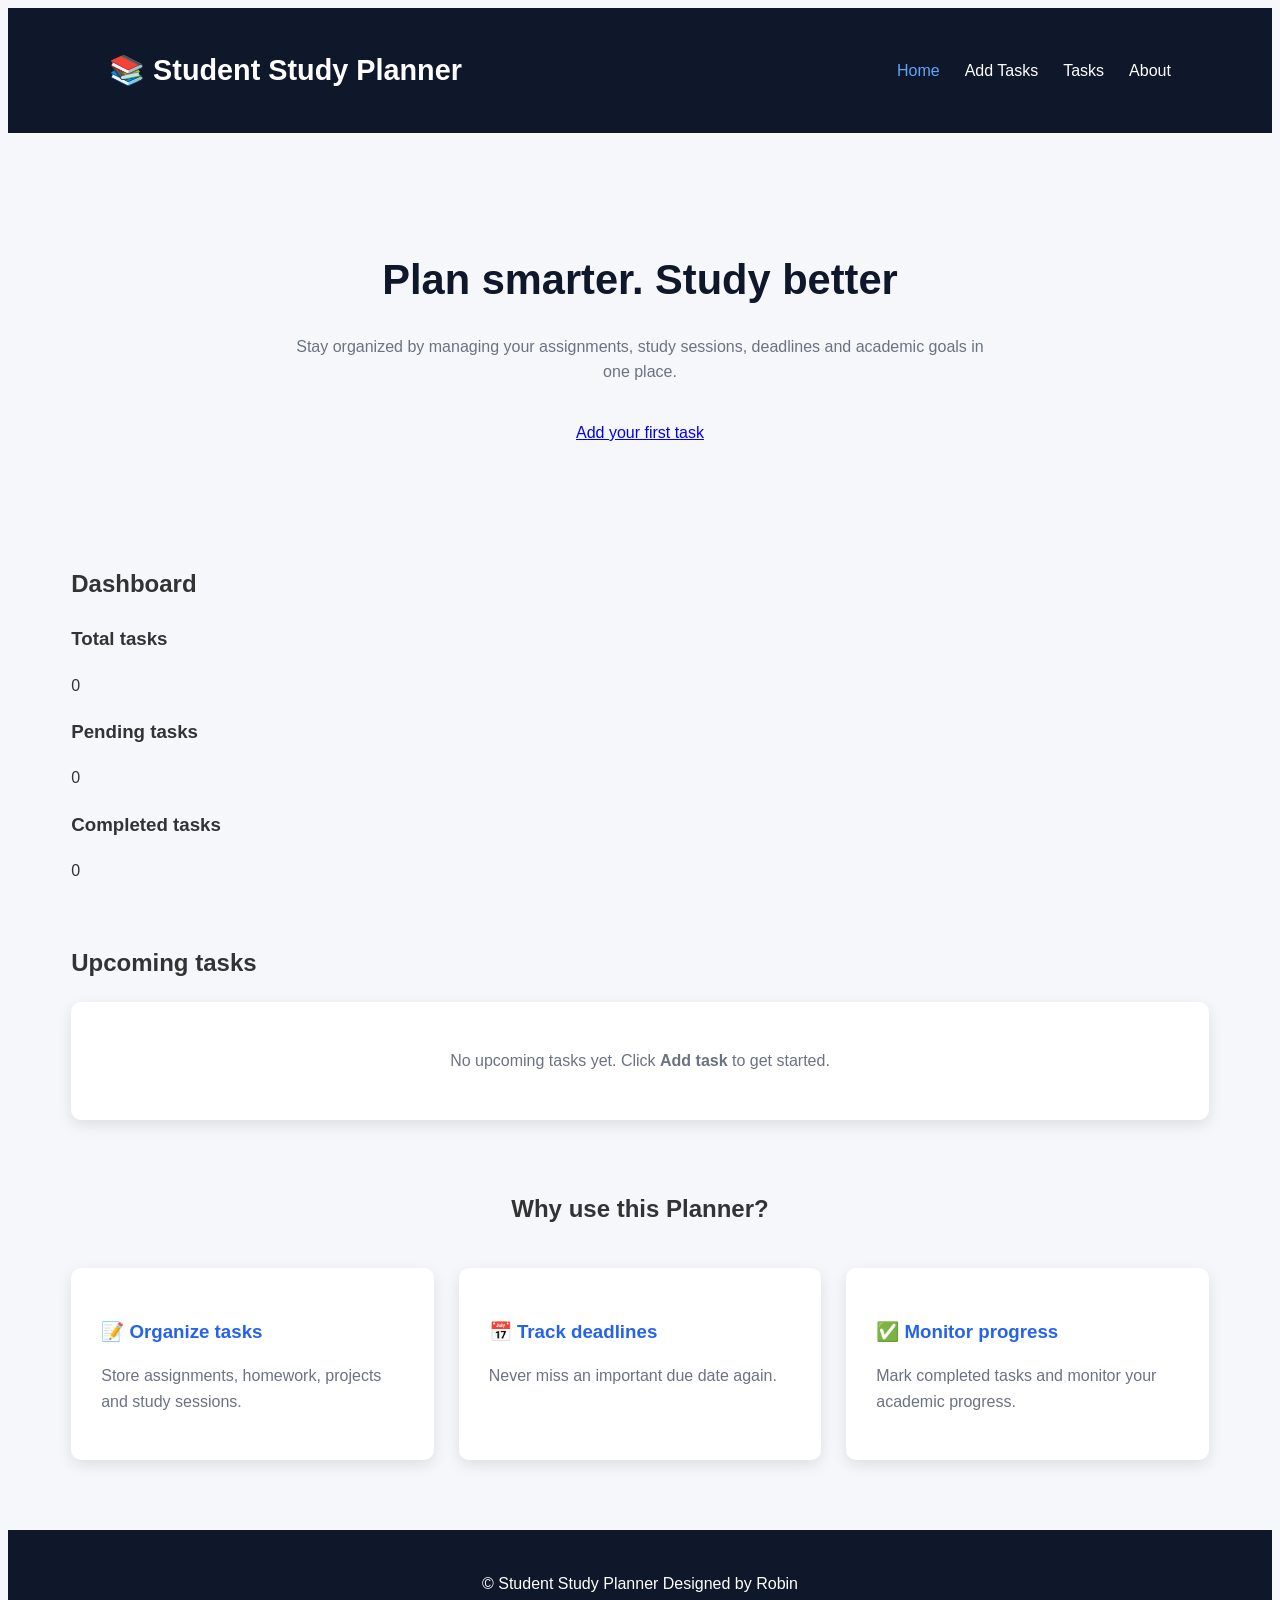
==== index.html @ da9f68d7 "Move index.html to root folder" ====
<!DOCTYPE html>
<html lang="en">
<head>
    <meta charset="UTF-8">
    <meta name="viewport" content="width=device-width, initial-scale=1.0">
    <link rel="stylesheet" href="/css/styles.css">
    <title>Study Planner</title>
</head>
<body>
    <!--Header-->
    <header>

        <div class="logo">
            <h1>📚 Student Study Planner</h1>
        </div>

        <nav>
            <ul>
                <li><a href="index.html" class="active">Home</a></li>
                <li><a href="add-task.html">Add Tasks</a></li>
                <li><a href="tasks.html">Tasks</a></li>
                <li><a href="about.html">About</a></li>
            </ul>
        </nav>
    </header>

    <!--Main-->

    <main>
        <!--hero section-->
        <section class="hero">
            <h2>Plan smarter. Study better</h2>

            <p>
                Stay organized by managing your assignments, study sessions, deadlines and academic goals in one place.
            </p>

            <a href="add-task.html" class="btn">
                Add your first task
            </a>
        </section>

        <!--Dashboard statistics-->
        <section class="dashboard">
            <h2>Dashboard</h2>

            <div class="stats-container">

                <article class="card">
                    <h3>Total tasks</h3>
                    <p id="totalTasks">0</p>
                </article>

                <article class="card">
                    <h3>Pending tasks</h3>
                    <p id="pendingTasks">0</p>
                </article>

                <article class="card">
                    <h3>Completed tasks</h3>
                    <p id="completedTasks">0</p>
                </article>

            </div>

        </section>

        <!--Upcoming tasks-->
        <section class="upcoming">

            <h2>Upcoming tasks</h2>

            <div id="upcomingTasks">

                <p class="empty-message">
                    No upcoming tasks yet.
                    Click <strong>Add task</strong> to get started.
                </p>

            </div>

        </section>

        <!--Features-->
        <section class="features">
            
            <h2>Why use this Planner?</h2>

            <div class="feature-grid">

                <article class="feature-card">
                    <h3>📝 Organize tasks</h3>
                    <p>
                        Store assignments, homework, projects and study sessions.
                    </p>
                </article>

                <article class="feature-card">
                    <h3>📅 Track deadlines</h3>
                    <p>
                        Never miss an important due date again.
                    </p>
                </article>

                <article class="feature-card">
                    <h3>✅ Monitor progress</h3>
                    <p>
                        Mark completed tasks and monitor your academic progress.
                    </p>
                </article>
            </div>

        </section>
    </main>

    <!--Footer-->

    <footer>

        <p>
            &copy;<span id="year"></span>
            Student Study Planner
            Designed by Robin
        </p>

    </footer>

</body>
</html>
---- css/styles.css ----
body{
    font-family: 'Poppins',sans-serif;
    background: #f5f7fb;
    color: #333333;
    line-height: 1.6;
}
header{
    background: #0f172a;
    color: white;
    display: flex;
    justify-content: space-between;
    align-items: center;
    padding: 20px 8%;
    flex-wrap: wrap;
}
.logo h1{
    font-size: 1.8rem;
}
nav ul{
    display: flex;
    list-style: none;
    gap: 25px;
}
nav a{
    color: white;
    text-decoration: none;
    font-weight: 500;
    transition: .3s;
}
nav a:hover,nav a.active{
    color: #60a5fa;
}

/*hero section*/

.hero{
    text-align: center;
    padding: 80px 10%;
}
.hero h2{
    font-size: 2.6rem;
    color: #0f172a;
    margin-bottom: 20px;
}
.hero p{
    max-width: 700px;
    margin: auto;
    color: #6b7280;
    margin-bottom: 35px;
}
/*Dashboard*/
.dashboard{
    width: 90%;
    margin: 40px auto;
}
.dashboard h2{
    margin-bottom: 20px;
}
/*Upcoming*/
.upcoming{
    width: 90%;
    margin: 60px auto;
}
.upcoming h2{
    margin-bottom: 20px;
}
#upcomingTasks{
    background: white;
    border-radius: 10px;
    box-shadow: 0 5px 15px rgba(0,0,0,.1);
    padding: 30px;
}
.empty-message{
    text-align: center;
    color: #6b7280;
}
/*Features*/
.features{
    width: 90%;
    margin: 70px auto;
}
.features h2{
    text-align: center;
    margin-bottom: 40px;
}
.feature-grid{
    display: grid;
    grid-template-columns:repeat(auto-fit,minmax(250px,1fr));
    gap: 25px;
}
.feature-card{
    background: white;
    padding: 30px;
    border-radius: 10px;
    box-shadow: 0 5px 15px rgba(0,0,0,.1);
    transition:.3s;
}
.feature-card:hover{
    transform: translateY(-8px);
}
.feature-card h3{
    margin-bottom: 15px;
    color: #2563eb;
}
.feature-card p{
    color: #6b7280;;
}
/*footer*/
footer{
    margin-top: 70px;
    background: #0f172a;
    color: white;
    text-align: center;
    padding: 25px;
}
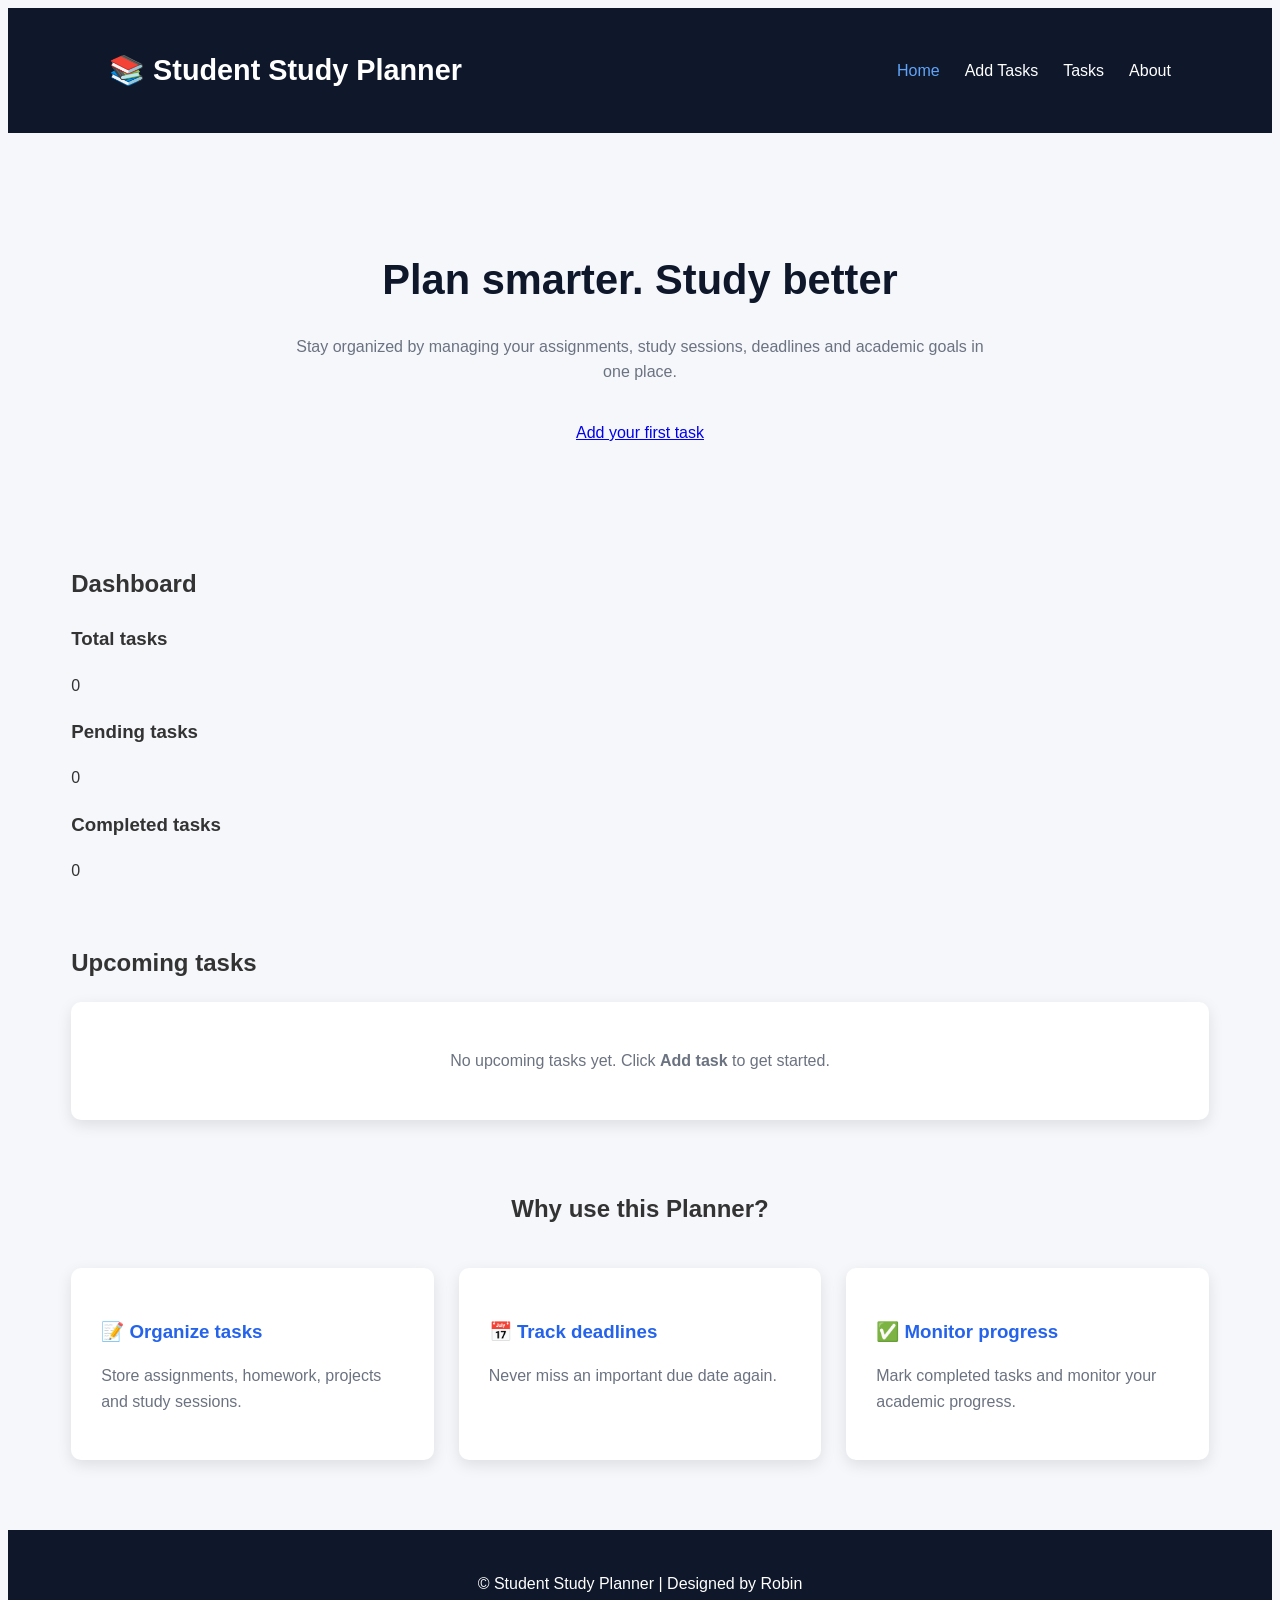
==== commit 62b69b6e: "Link add-task.html to addTask.js" ====
--- a/index.html
+++ b/index.html
@@ -3,7 +3,7 @@
 <head>
     <meta charset="UTF-8">
     <meta name="viewport" content="width=device-width, initial-scale=1.0">
-    <link rel="stylesheet" href="/css/styles.css">
+    <link rel="stylesheet" href="css/styles.css">
     <title>Study Planner</title>
 </head>
 <body>
@@ -119,7 +119,7 @@
 
         <p>
             &copy;<span id="year"></span>
-            Student Study Planner
+            Student Study Planner |
             Designed by Robin
         </p>
 
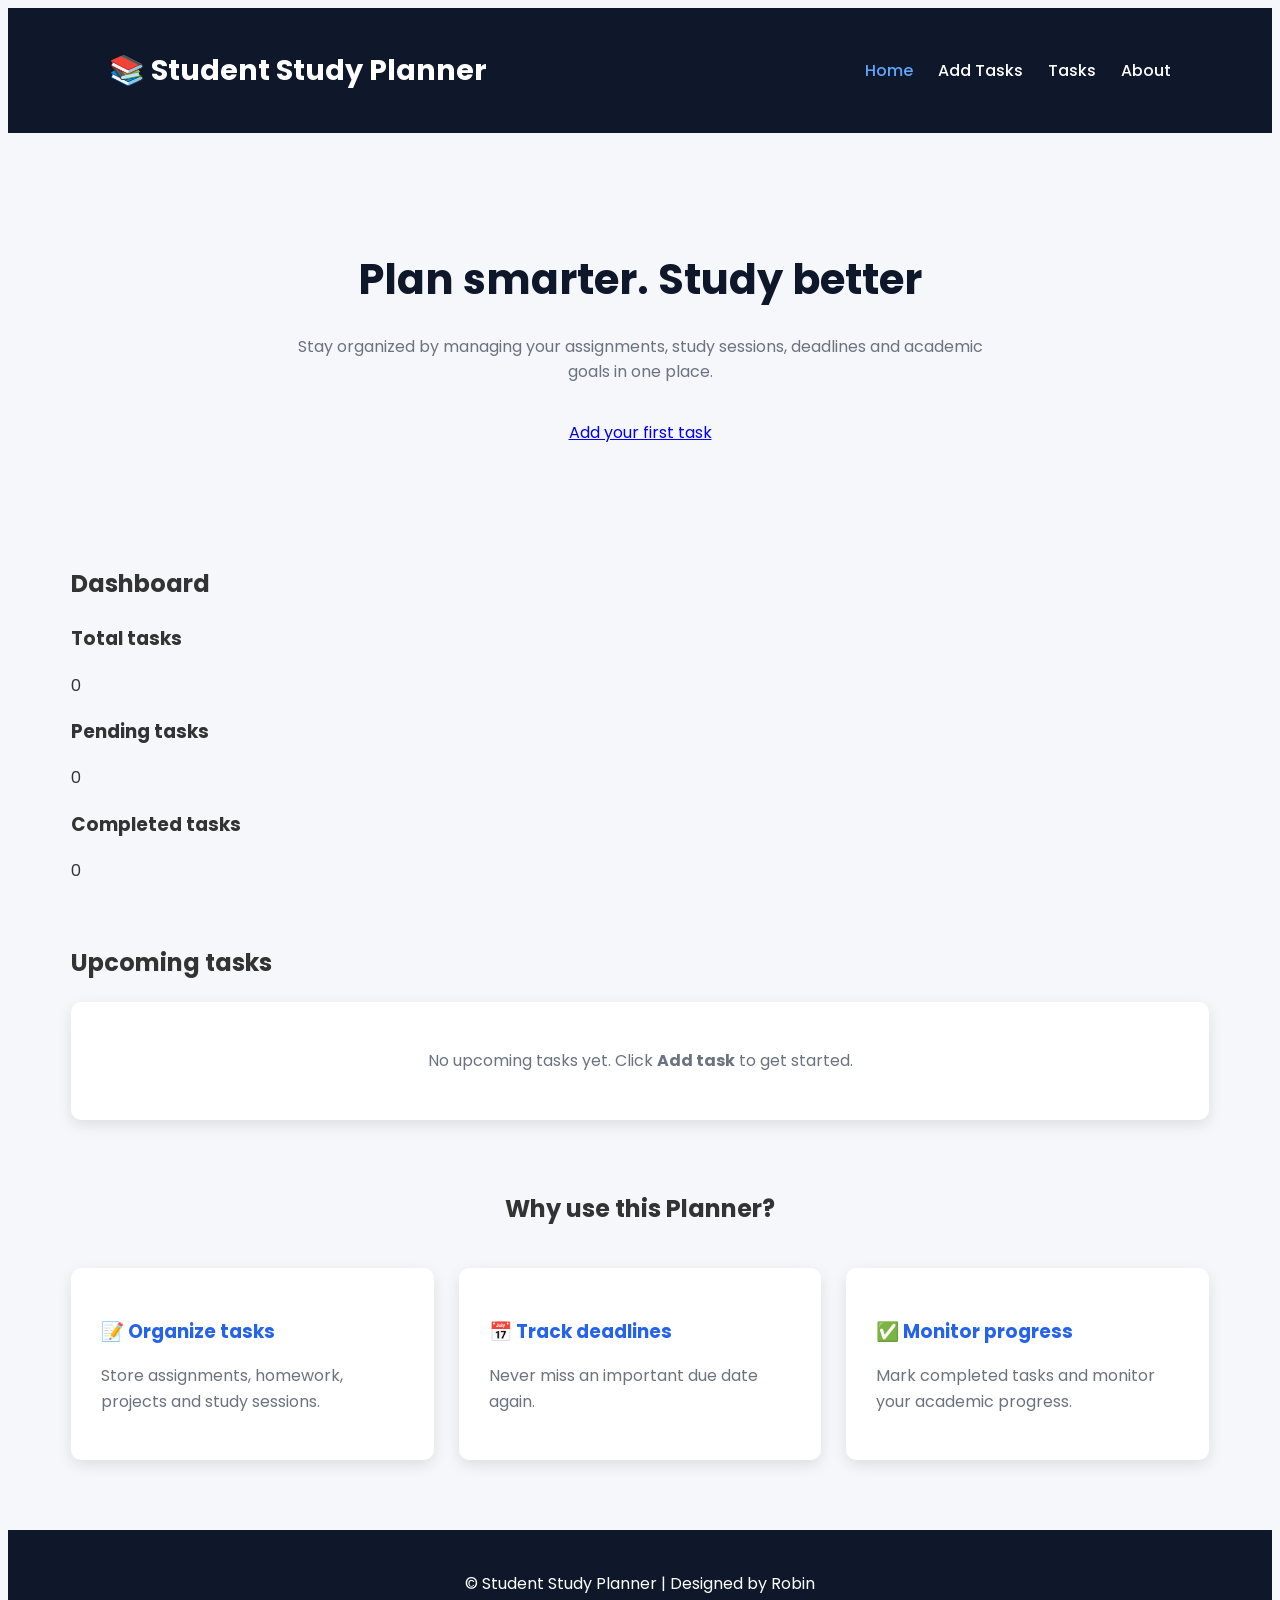
==== commit 0be2d3e0: "Add google fonts" ====
--- a/index.html
+++ b/index.html
@@ -5,6 +5,12 @@
     <meta name="viewport" content="width=device-width, initial-scale=1.0">
     <link rel="stylesheet" href="css/styles.css">
     <title>Study Planner</title>
+
+    <!-- Google Fonts -->
+    <link rel="preconnect" href="https://fonts.googleapis.com">
+    <link rel="preconnect" href="https://fonts.gstatic.com" crossorigin>
+    <link href="https://fonts.googleapis.com/css2?family=Poppins:wght@300;400;500;600;700&display=swap" rel="stylesheet">
+    
 </head>
 <body>
     <!--Header-->
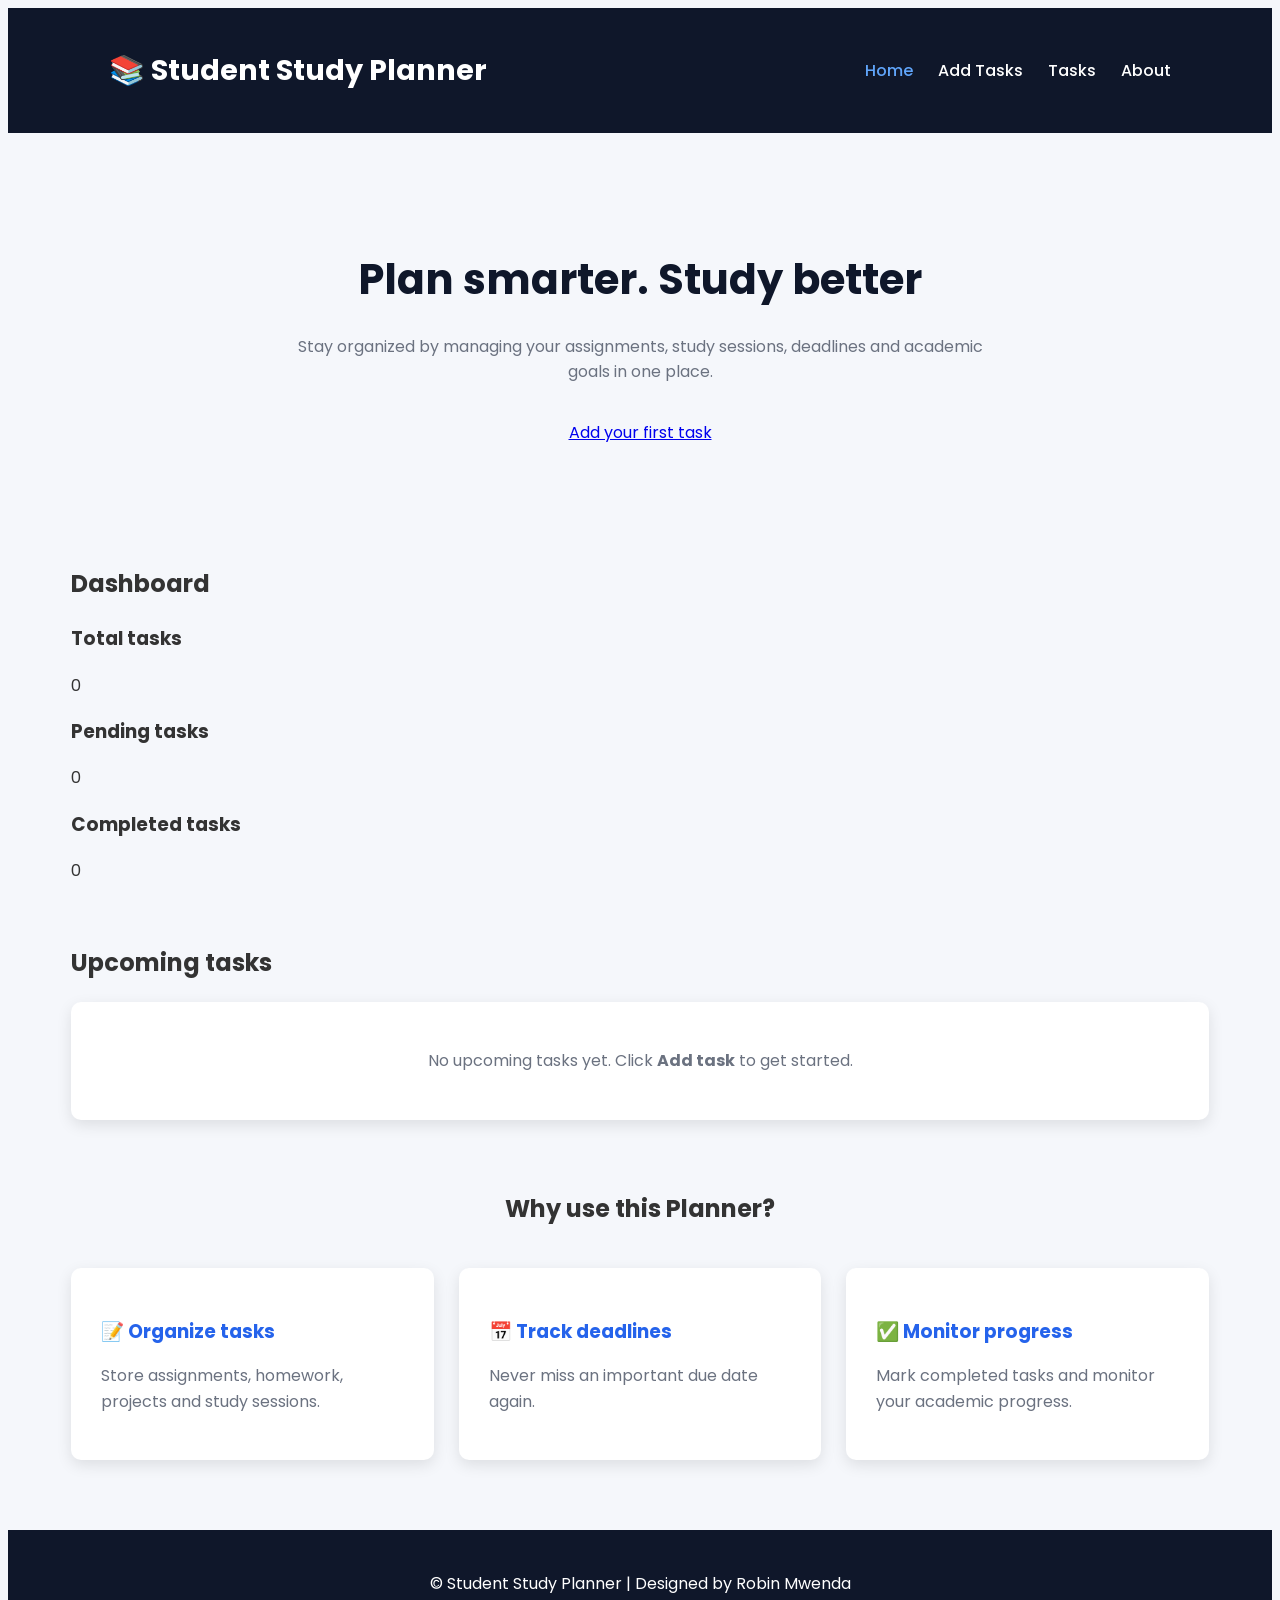
==== commit 061d49fc: "Add footer section of about.html" ====
--- a/index.html
+++ b/index.html
@@ -126,7 +126,7 @@
         <p>
             &copy;<span id="year"></span>
             Student Study Planner |
-            Designed by Robin
+            Designed by Robin Mwenda
         </p>
 
     </footer>
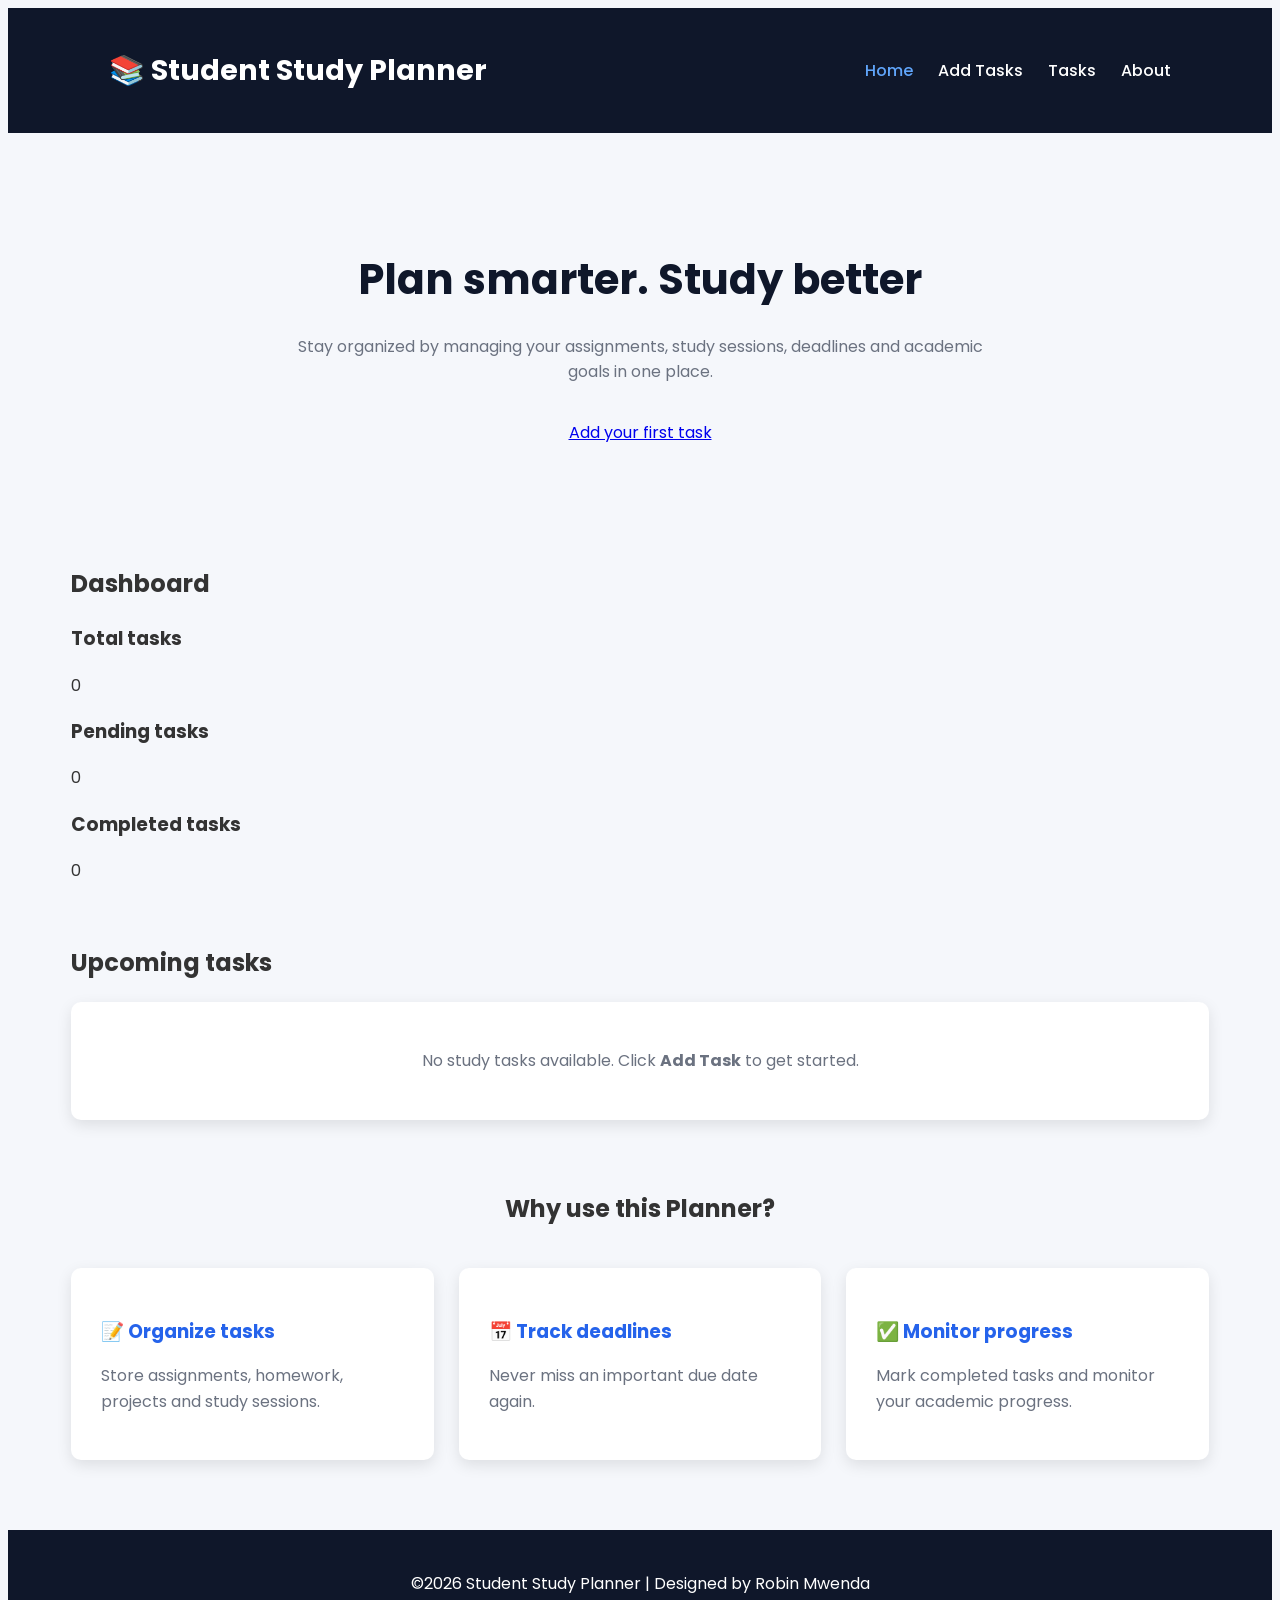
==== commit 473884b8: "Link index.html to dashboard.js" ====
--- a/index.html
+++ b/index.html
@@ -131,5 +131,8 @@
 
     </footer>
 
+    <!--External JavaScript-->
+    <script src="js/dashboard.js"></script>
+
 </body>
 </html>
